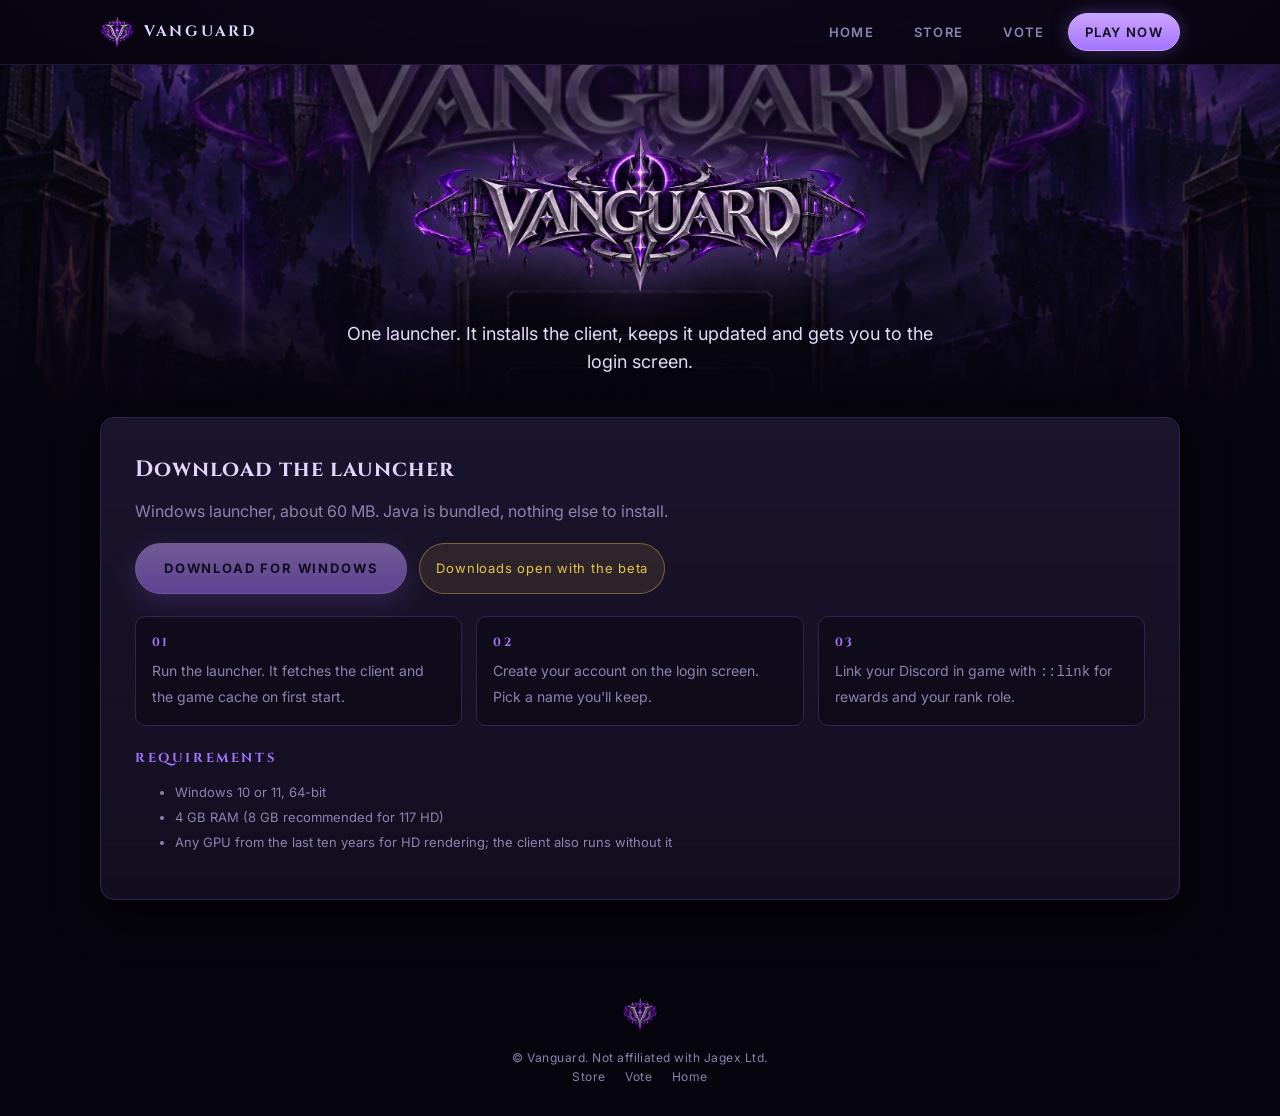
==== play/index.html @ d07b1a96 "Vanguard site: landing, play, hardening" ====
<!doctype html>
<html lang="en">
<head>
  <meta charset="utf-8">
  <meta name="viewport" content="width=device-width, initial-scale=1">
  <title>Play Vanguard</title>
  <meta name="description" content="Download the Vanguard launcher and get in.">
  <meta name="theme-color" content="#06040c">
  <link rel="icon" type="image/png" sizes="32x32" href="/assets/favicon-32.png">
  <link rel="apple-touch-icon" href="/assets/favicon-180.png">
  <link rel="stylesheet" href="/assets/style.css">
</head>
<body>

<nav class="nav">
  <div class="wrap">
    <a class="brand" href="/"><img src="/assets/emblem.png" alt=""><span>Vanguard</span></a>
    <ul>
      <li><a href="/">Home</a></li>
      <li><a href="/store">Store</a></li>
      <li><a href="/vote">Vote</a></li>
      <li><a class="play active" href="/play/">Play Now</a></li>
    </ul>
  </div>
</nav>

<header class="hero" style="padding-bottom:30px">
  <div class="bg"></div>
  <div class="wrap">
    <img class="wordmark" src="/assets/wordmark.png" alt="Vanguard" style="max-width:min(460px,90%)">
    <p class="tag">One launcher. It installs the client, keeps it updated and gets you to the login screen.</p>
  </div>
</header>

<section class="section" style="padding-top:10px">
  <div class="wrap">
    <div class="panel">
      <h2>Download the launcher</h2>
      <p style="color:var(--dim)">Windows launcher, about 60 MB. Java is bundled, nothing else to install.</p>
      <div class="cta" style="justify-content:flex-start;margin-top:18px">
        <a class="btn primary disabled" href="#" aria-disabled="true">Download for Windows</a>
        <span class="notice">Downloads open with the beta</span>
      </div>
      <div class="steps">
        <div class="step"><b>01</b><span>Run the launcher. It fetches the client and the game cache on first start.</span></div>
        <div class="step"><b>02</b><span>Create your account on the login screen. Pick a name you'll keep.</span></div>
        <div class="step"><b>03</b><span>Link your Discord in game with <code>::link</code> for rewards and your rank role.</span></div>
      </div>
      <h3 style="font-size:13px;letter-spacing:.2em;text-transform:uppercase;color:var(--nebula)">Requirements</h3>
      <ul class="req">
        <li>Windows 10 or 11, 64-bit</li>
        <li>4 GB RAM (8 GB recommended for 117 HD)</li>
        <li>Any GPU from the last ten years for HD rendering; the client also runs without it</li>
      </ul>
    </div>
  </div>
</section>

<footer>
  <img src="/assets/emblem.png" alt="">
  <div>&copy; Vanguard. Not affiliated with Jagex Ltd.</div>
  <div><a href="/store">Store</a> <a href="/vote">Vote</a> <a href="/">Home</a></div>
</footer>

</body>
</html>
---- assets/style.css ----
@import url('https://fonts.googleapis.com/css2?family=Cinzel:wght@600;700;800&family=Inter:wght@400;500;600;700&display=swap');

:root {
  --bg: #06040c;
  --card: rgba(20, 16, 34, .88);
  --edge: #2f2650;
  --nebula: #a574ff;
  --nebula-dk: #5b3f92;
  --bright: #e4d3ff;
  --text: #e3dcf5;
  --dim: #8e82b0;
  --gold: #e8c24a;
  --good: #6be3a0;
  --display: 'Cinzel', Georgia, serif;
  --body: 'Inter', 'Segoe UI', sans-serif;
}
* { box-sizing: border-box; }
html { scroll-behavior: smooth; }
body {
  margin: 0; min-height: 100vh; color: var(--text); font-family: var(--body); font-size: 16px; line-height: 1.6;
  background: var(--bg) fixed;
  background-image:
    radial-gradient(1100px 500px at 50% -140px, rgba(120,70,220,.35), transparent 70%),
    radial-gradient(1px 1px at 18% 22%, rgba(255,255,255,.55) 50%, transparent 51%),
    radial-gradient(1px 1px at 72% 12%, rgba(255,255,255,.45) 50%, transparent 51%),
    radial-gradient(1px 1px at 86% 48%, rgba(255,255,255,.35) 50%, transparent 51%),
    radial-gradient(1px 1px at 30% 78%, rgba(255,255,255,.35) 50%, transparent 51%),
    radial-gradient(1px 1px at 8% 60%,  rgba(255,255,255,.3) 50%, transparent 51%),
    linear-gradient(180deg, #0c0918 0%, #06040c 45%, #06040c 100%);
}
a { color: var(--nebula); text-decoration: none; }
a:hover { color: var(--bright); }
img { max-width: 100%; height: auto; }
h1, h2, h3 { font-family: var(--display); color: var(--bright); letter-spacing: .04em; margin: 0 0 12px; }
p { margin: 0 0 14px; }
.wrap { max-width: 1120px; margin: 0 auto; padding: 0 20px; }

/* ---------- nav ---------- */
.nav {
  position: sticky; top: 0; z-index: 20; backdrop-filter: blur(10px); background: rgba(6,4,12,.72);
  border-bottom: 1px solid rgba(47,38,80,.6);
}
.nav .wrap { display: flex; align-items: center; justify-content: space-between; height: 64px; }
.nav .brand { display: flex; align-items: center; gap: 10px; font-family: var(--display); font-weight: 700; letter-spacing: .18em; color: var(--bright); font-size: 15px; text-transform: uppercase; }
.nav .brand img { width: 34px; height: 34px; }
.nav ul { list-style: none; margin: 0; padding: 0; display: flex; gap: 6px; align-items: center; }
.nav li a {
  display: inline-block; padding: 8px 16px; border-radius: 999px; font-size: 13px; font-weight: 600; letter-spacing: .1em; text-transform: uppercase;
  color: var(--dim); border: 1px solid transparent; transition: all .18s ease;
}
.nav li a:hover, .nav li a.active { color: var(--bright); border-color: var(--edge); background: rgba(20,16,34,.9); }
.nav li a.play { color: #0b0814; background: linear-gradient(180deg, #c9a4ff, #a574ff); border-color: #c9a4ff; box-shadow: 0 0 18px rgba(165,116,255,.35); }
.nav li a.play:hover { background: linear-gradient(180deg, #e4d3ff, #b58cff); box-shadow: 0 0 26px rgba(165,116,255,.6); }
.nav .burger { display: none; }

/* ---------- hero ---------- */
.hero { position: relative; overflow: hidden; text-align: center; padding: 70px 0 60px; }
.hero .bg { position: absolute; inset: 0; background: url(hero.jpg) center 35% / cover no-repeat; opacity: .55; filter: saturate(1.1); }
.hero .bg:after { content: ""; position: absolute; inset: 0; background: linear-gradient(180deg, rgba(6,4,12,.35), rgba(6,4,12,.55) 55%, var(--bg) 100%); }
.hero .wrap { position: relative; }
.hero .wordmark { max-width: min(680px, 94%); filter: drop-shadow(0 0 30px rgba(165,116,255,.55)); }
.hero .tag { margin: 18px auto 0; max-width: 620px; color: var(--text); font-size: 18px; }
.hero .sub { color: var(--dim); letter-spacing: .3em; text-transform: uppercase; font-size: 11px; font-weight: 600; margin-top: 6px; }
.cta { display: flex; gap: 12px; justify-content: center; flex-wrap: wrap; margin-top: 30px; }
.btn {
  display: inline-block; padding: 14px 28px; border-radius: 999px; font-weight: 700; font-size: 13px; letter-spacing: .14em; text-transform: uppercase;
  border: 1px solid var(--edge); color: var(--bright); background: rgba(20,16,34,.85); transition: all .18s ease;
}
.btn:hover { border-color: var(--nebula); box-shadow: 0 0 22px rgba(165,116,255,.3); transform: translateY(-1px); color: var(--bright); }
.btn.primary { color: #0b0814; background: linear-gradient(180deg, #c9a4ff, #a574ff); border-color: #c9a4ff; box-shadow: 0 8px 26px rgba(165,116,255,.35); }
.btn.primary:hover { background: linear-gradient(180deg, #e4d3ff, #b58cff); color: #0b0814; }
.btn.disabled { opacity: .5; cursor: not-allowed; pointer-events: none; }
.stats { display: flex; gap: 10px; justify-content: center; flex-wrap: wrap; margin-top: 34px; }
.stat { padding: 10px 18px; border-radius: 10px; background: rgba(6,4,12,.7); border: 1px solid var(--edge); font-size: 12px; letter-spacing: .12em; text-transform: uppercase; color: var(--dim); }
.stat b { color: var(--gold); font-family: var(--display); margin-right: 6px; font-size: 14px; letter-spacing: .02em; }

/* ---------- sections ---------- */
.section { padding: 56px 0; }
.section-title { display: flex; align-items: center; gap: 16px; margin-bottom: 26px; font-family: var(--display); font-size: 13px; letter-spacing: .3em; text-transform: uppercase; color: var(--nebula); }
.section-title:after { content: ""; flex: 1; height: 1px; background: linear-gradient(90deg, var(--nebula-dk), transparent); }
.grid { display: grid; grid-template-columns: repeat(auto-fit, minmax(240px, 1fr)); gap: 16px; }
.card {
  padding: 22px; border-radius: 12px; background: linear-gradient(180deg, rgba(28,22,48,.9), var(--card)); border: 1px solid var(--edge);
  box-shadow: 0 10px 30px rgba(0,0,0,.45), inset 0 1px 0 rgba(255,255,255,.04); transition: transform .2s ease, border-color .2s ease;
}
.card:hover { transform: translateY(-3px); border-color: var(--nebula); }
.card h3 { font-size: 15px; letter-spacing: .08em; text-transform: uppercase; }
.card p { color: var(--dim); font-size: 14px; margin: 0; }
.card .icon { width: 38px; height: 38px; border-radius: 10px; margin-bottom: 14px; display: grid; place-items: center; background: radial-gradient(circle at 50% 30%, rgba(165,116,255,.35), rgba(0,0,0,.3) 70%); border: 1px solid var(--edge); color: var(--bright); font-family: var(--display); font-weight: 700; }
.rule { height: 1px; max-width: 900px; margin: 0 auto; background: linear-gradient(90deg, transparent, var(--nebula-dk) 30%, var(--nebula) 50%, var(--nebula-dk) 70%, transparent); opacity: .8; }

/* ---------- panels (play page) ---------- */
.panel { padding: 34px; border-radius: 14px; background: linear-gradient(180deg, rgba(28,22,48,.92), var(--card)); border: 1px solid var(--edge); box-shadow: 0 16px 40px rgba(0,0,0,.5); }
.panel h2 { font-size: 22px; }
.steps { display: grid; grid-template-columns: repeat(auto-fit, minmax(200px, 1fr)); gap: 14px; margin: 22px 0; }
.step { padding: 16px; border-radius: 10px; background: rgba(0,0,0,.3); border: 1px solid var(--edge); }
.step b { display: block; font-family: var(--display); color: var(--nebula); letter-spacing: .2em; font-size: 12px; margin-bottom: 6px; }
.step span { color: var(--dim); font-size: 14px; }
.notice { display: inline-flex; align-items: center; gap: 10px; padding: 10px 16px; border-radius: 999px; background: rgba(232,194,74,.1); border: 1px solid rgba(232,194,74,.4); color: var(--gold); font-size: 13px; letter-spacing: .06em; }
.req { color: var(--dim); font-size: 13px; }
.req li { margin-bottom: 4px; }

/* ---------- footer ---------- */
footer { padding: 40px 0 30px; text-align: center; color: var(--dim); font-size: 12px; letter-spacing: .04em; }
footer img { width: 36px; height: 36px; opacity: .85; margin-bottom: 10px; }
footer a { color: var(--dim); margin: 0 8px; }
footer a:hover { color: var(--bright); }

@media (max-width: 720px) {
  .nav ul { gap: 2px; }
  .nav li a { padding: 8px 10px; font-size: 11px; }
  .nav .brand span { display: none; }
  .hero { padding: 44px 0 40px; }
  .panel { padding: 22px; }
}
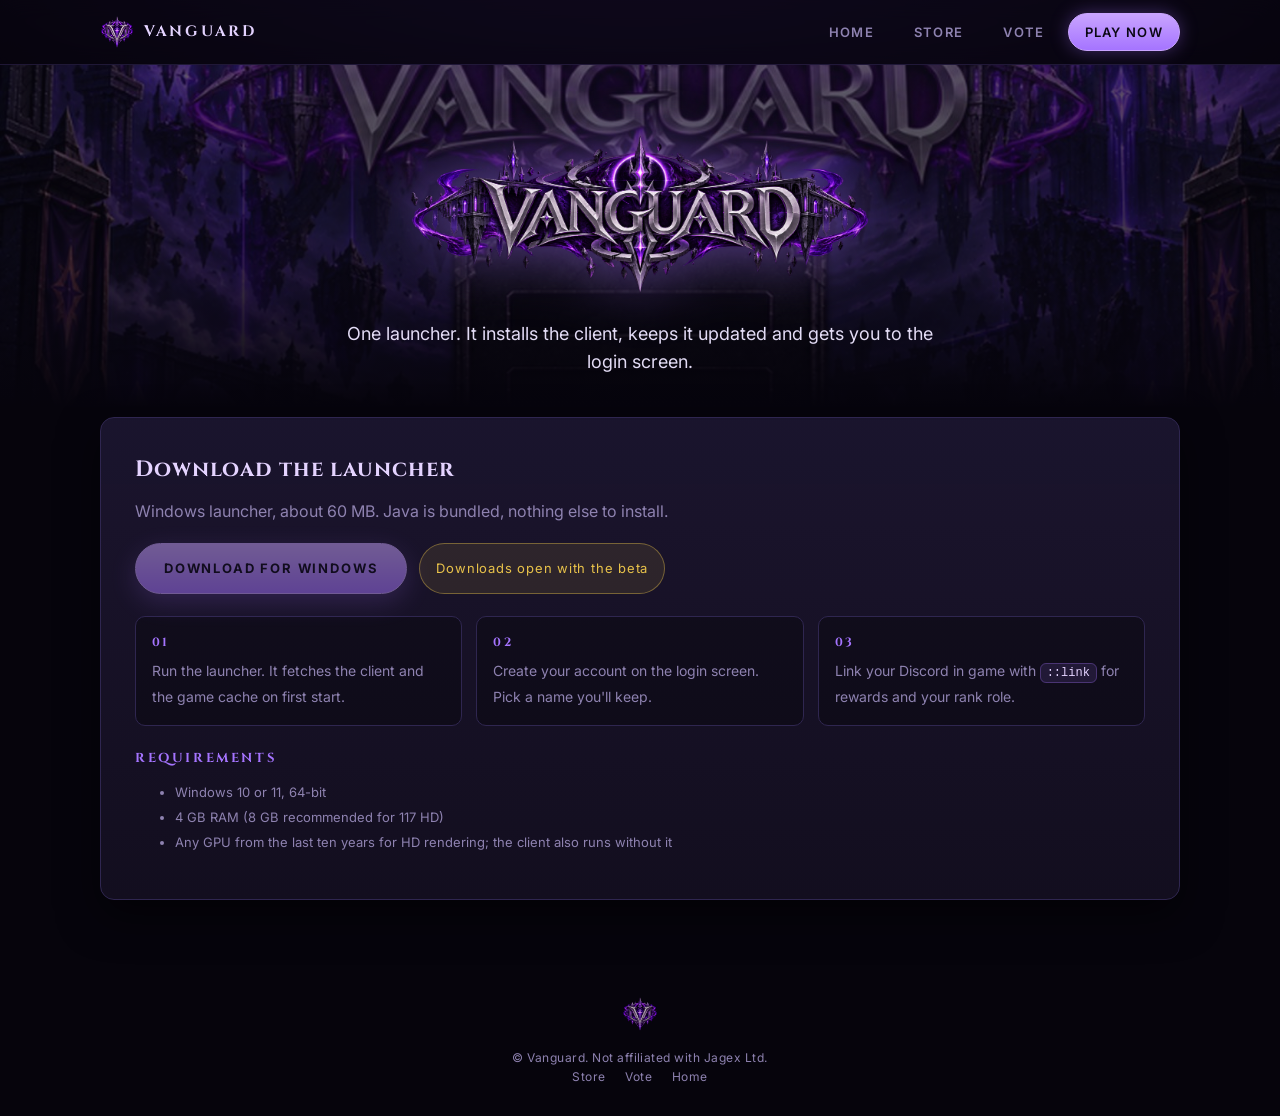
==== commit cca309cc: "Vote page, drop diag" ====
--- a/play/index.html
+++ b/play/index.html
@@ -8,7 +8,7 @@
   <meta name="theme-color" content="#06040c">
   <link rel="icon" type="image/png" sizes="32x32" href="/assets/favicon-32.png">
   <link rel="apple-touch-icon" href="/assets/favicon-180.png">
-  <link rel="stylesheet" href="/assets/style.css">
+  <link rel="stylesheet" href="/assets/style.css?v=5">
 </head>
 <body>
 
@@ -17,8 +17,8 @@
     <a class="brand" href="/"><img src="/assets/emblem.png" alt=""><span>Vanguard</span></a>
     <ul>
       <li><a href="/">Home</a></li>
-      <li><a href="/store">Store</a></li>
-      <li><a href="/vote">Vote</a></li>
+      <li><a href="/store/">Store</a></li>
+      <li><a href="/vote/">Vote</a></li>
       <li><a class="play active" href="/play/">Play Now</a></li>
     </ul>
   </div>
@@ -59,7 +59,7 @@
 <footer>
   <img src="/assets/emblem.png" alt="">
   <div>&copy; Vanguard. Not affiliated with Jagex Ltd.</div>
-  <div><a href="/store">Store</a> <a href="/vote">Vote</a> <a href="/">Home</a></div>
+  <div><a href="/store/">Store</a> <a href="/vote/">Vote</a> <a href="/">Home</a></div>
 </footer>
 
 </body>
--- a/assets/style.css
+++ b/assets/style.css
@@ -71,7 +71,7 @@
 .btn.primary:hover { background: linear-gradient(180deg, #e4d3ff, #b58cff); color: #0b0814; }
 .btn.disabled { opacity: .5; cursor: not-allowed; pointer-events: none; }
 .stats { display: flex; gap: 10px; justify-content: center; flex-wrap: wrap; margin-top: 34px; }
-.stat { padding: 10px 18px; border-radius: 10px; background: rgba(6,4,12,.7); border: 1px solid var(--edge); font-size: 12px; letter-spacing: .12em; text-transform: uppercase; color: var(--dim); }
+.stat { padding: 10px 18px; border-radius: 999px; background: rgba(6,4,12,.7); border: 1px solid var(--edge); font-size: 12px; letter-spacing: .12em; text-transform: none; color: var(--text); font-size: 14px; letter-spacing: .02em; font-weight: 500; }
 .stat b { color: var(--gold); font-family: var(--display); margin-right: 6px; font-size: 14px; letter-spacing: .02em; }
 
 /* ---------- sections ---------- */
@@ -113,3 +113,69 @@
   .hero { padding: 44px 0 40px; }
   .panel { padding: 22px; }
 }
+
+/* ---------- slideshow (CSS only: no scripts run on this site) ---------- */
+.show { position: relative; aspect-ratio: 16 / 9.4; max-height: 640px; border-radius: 14px; overflow: hidden; border: 1px solid var(--edge); background: #0b0814; box-shadow: 0 20px 60px rgba(0,0,0,.6), 0 0 40px rgba(165,116,255,.12); }
+.show .slide { position: absolute; inset: 0; margin: 0; opacity: 0; animation: vgfade 25s infinite; }
+.show .slide img { width: 100%; height: 100%; object-fit: contain; background: radial-gradient(circle at 50% 40%, rgba(91,63,146,.35), #0b0814 70%); }
+.show .slide.s5 img { object-fit: contain; }
+.show figcaption { position: absolute; left: 0; right: 0; bottom: 0; padding: 26px 24px 18px; background: linear-gradient(180deg, transparent, rgba(6,4,12,.92)); }
+.show figcaption b { display: block; font-family: var(--display); font-size: 16px; letter-spacing: .08em; text-transform: uppercase; color: var(--bright); }
+.show figcaption span { color: var(--dim); font-size: 13px; }
+.show .slide.s1 { animation-delay: 0s; }
+.show .slide.s2 { animation-delay: 5s; }
+.show .slide.s3 { animation-delay: 10s; }
+.show .slide.s4 { animation-delay: 15s; }
+.show .slide.s5 { animation-delay: 20s; }
+
+.show .dots { position: absolute; right: 16px; top: 14px; display: flex; gap: 6px; }
+.show .dots i { width: 8px; height: 8px; border-radius: 50%; background: rgba(228,211,255,.25); animation: vgdot 25s infinite; }
+.show .dots i.d1 { animation-delay: 0s; }
+.show .dots i.d2 { animation-delay: 5s; }
+.show .dots i.d3 { animation-delay: 10s; }
+.show .dots i.d4 { animation-delay: 15s; }
+.show .dots i.d5 { animation-delay: 20s; }
+
+@keyframes vgfade { 0% { opacity: 0 } 3% { opacity: 1 } 20.00% { opacity: 1 } 23.00% { opacity: 0 } 100% { opacity: 0 } }
+@keyframes vgdot { 0% { background: var(--nebula); box-shadow: 0 0 8px var(--nebula) } 20.00% { background: var(--nebula) } 20.50% { background: rgba(228,211,255,.25); box-shadow: none } 100% { background: rgba(228,211,255,.25) } }
+@media (max-width: 720px) { .show { aspect-ratio: 4 / 3; } .show figcaption { padding: 18px 14px 12px; } }
+
+/* ---------- credit store ---------- */
+.who { display: grid; grid-template-columns: auto 1fr; gap: 6px 16px; align-items: center; margin-bottom: 26px; padding: 18px 20px; border-radius: 12px; background: rgba(20,16,34,.8); border: 1px solid var(--edge); }
+.who label { font-family: var(--display); font-size: 12px; letter-spacing: .2em; text-transform: uppercase; color: var(--nebula); }
+.who input { padding: 12px 16px; border-radius: 10px; border: 1px solid var(--edge); background: #0b0814; color: var(--bright); font: 500 15px var(--body); outline: none; }
+.who input:focus { border-color: var(--nebula); box-shadow: 0 0 0 3px rgba(165,116,255,.18); }
+.who span { grid-column: 2; color: var(--dim); font-size: 12px; }
+.packs { display: grid; grid-template-columns: repeat(auto-fit, minmax(180px, 1fr)); gap: 16px; }
+.pack { position: relative; overflow: hidden; text-align: center; padding: 38px 18px 22px; border-radius: 14px; border: 1px solid var(--edge); background: linear-gradient(180deg, rgba(28,22,48,.95), rgba(14,10,26,.95)); box-shadow: 0 14px 34px rgba(0,0,0,.5), inset 0 1px 0 rgba(255,255,255,.04); transition: transform .2s, border-color .2s, box-shadow .2s; }
+.pack:hover { transform: translateY(-4px); border-color: var(--nebula); box-shadow: 0 18px 44px rgba(0,0,0,.6), 0 0 30px rgba(165,116,255,.25); }
+.pack.best { border-color: var(--gold); background: linear-gradient(180deg, rgba(48,38,20,.95), rgba(14,10,26,.95)); }
+.pack.best:hover { border-color: #ffd96a; box-shadow: 0 18px 44px rgba(0,0,0,.6), 0 0 30px rgba(232,194,74,.3); }
+.ribbon { position: absolute; top: 10px; right: -44px; transform: rotate(38deg); padding: 3px 46px; font-size: 10px; letter-spacing: .16em; text-transform: uppercase; font-weight: 700; color: #0b0814; background: linear-gradient(180deg, #c9a4ff, #a574ff); }
+.pack.best .ribbon { background: linear-gradient(180deg, #ffe08a, #e8c24a); }
+.pack-name { font-family: var(--display); font-size: 12px; letter-spacing: .24em; text-transform: uppercase; color: var(--dim); }
+.pack-credits { font-family: var(--display); font-size: 42px; font-weight: 700; color: var(--bright); line-height: 1; margin-top: 10px; text-shadow: 0 0 24px rgba(165,116,255,.5); }
+.pack.best .pack-credits { color: #ffe9a8; text-shadow: 0 0 24px rgba(232,194,74,.5); }
+.pack-unit { font-size: 11px; letter-spacing: .2em; text-transform: uppercase; color: var(--dim); margin-top: 4px; }
+.pack-bonus { display: inline-block; margin: 12px 0 8px; padding: 3px 10px; border-radius: 999px; font-size: 11px; letter-spacing: .1em; text-transform: uppercase; color: var(--good); border: 1px solid rgba(107,227,160,.4); background: rgba(107,227,160,.08); }
+.pack-bonus.muted { color: var(--dim); border-color: var(--edge); background: transparent; }
+.pack-price { font-family: var(--display); font-size: 24px; color: var(--gold); margin: 4px 0 14px; }
+.pack .btn { width: 100%; padding: 12px 0; cursor: pointer; font-family: var(--body); }
+.pack.best .btn { background: linear-gradient(180deg, #ffe08a, #e8c24a); border-color: #ffe08a; }
+.fine { margin-top: 22px; color: var(--dim); font-size: 13px; text-align: center; }
+@media (max-width: 720px) { .who { grid-template-columns: 1fr; } .who span { grid-column: 1; } }
+
+/* ---------- vote ---------- */
+.vote-grid { display: grid; grid-template-columns: 1.6fr 1fr; gap: 18px; align-items: start; }
+.vote-main h2 { font-size: 22px; }
+.vote-side { display: grid; gap: 14px; }
+.vcard { padding: 20px 22px; border-radius: 12px; background: linear-gradient(180deg, rgba(28,22,48,.92), var(--card)); border: 1px solid var(--edge); box-shadow: 0 10px 30px rgba(0,0,0,.45); }
+.vcard p { color: var(--dim); font-size: 13px; margin: 0; }
+.vcard-title { font-family: var(--display); font-size: 12px; letter-spacing: .24em; text-transform: uppercase; color: var(--nebula); margin-bottom: 10px; }
+.vlist { list-style: none; margin: 0; padding: 0; }
+.vlist li { display: flex; justify-content: space-between; gap: 10px; padding: 8px 0; border-top: 1px solid rgba(47,38,80,.6); font-size: 13px; }
+.vlist li:first-child { border-top: 0; }
+.vlist span { color: var(--text); }
+.vlist em { font-style: normal; color: var(--gold); font-size: 12px; letter-spacing: .04em; }
+code { font-family: Consolas, monospace; font-size: 12px; padding: 2px 6px; border-radius: 6px; background: rgba(165,116,255,.12); color: var(--bright); border: 1px solid rgba(165,116,255,.3); }
+@media (max-width: 820px) { .vote-grid { grid-template-columns: 1fr; } }
